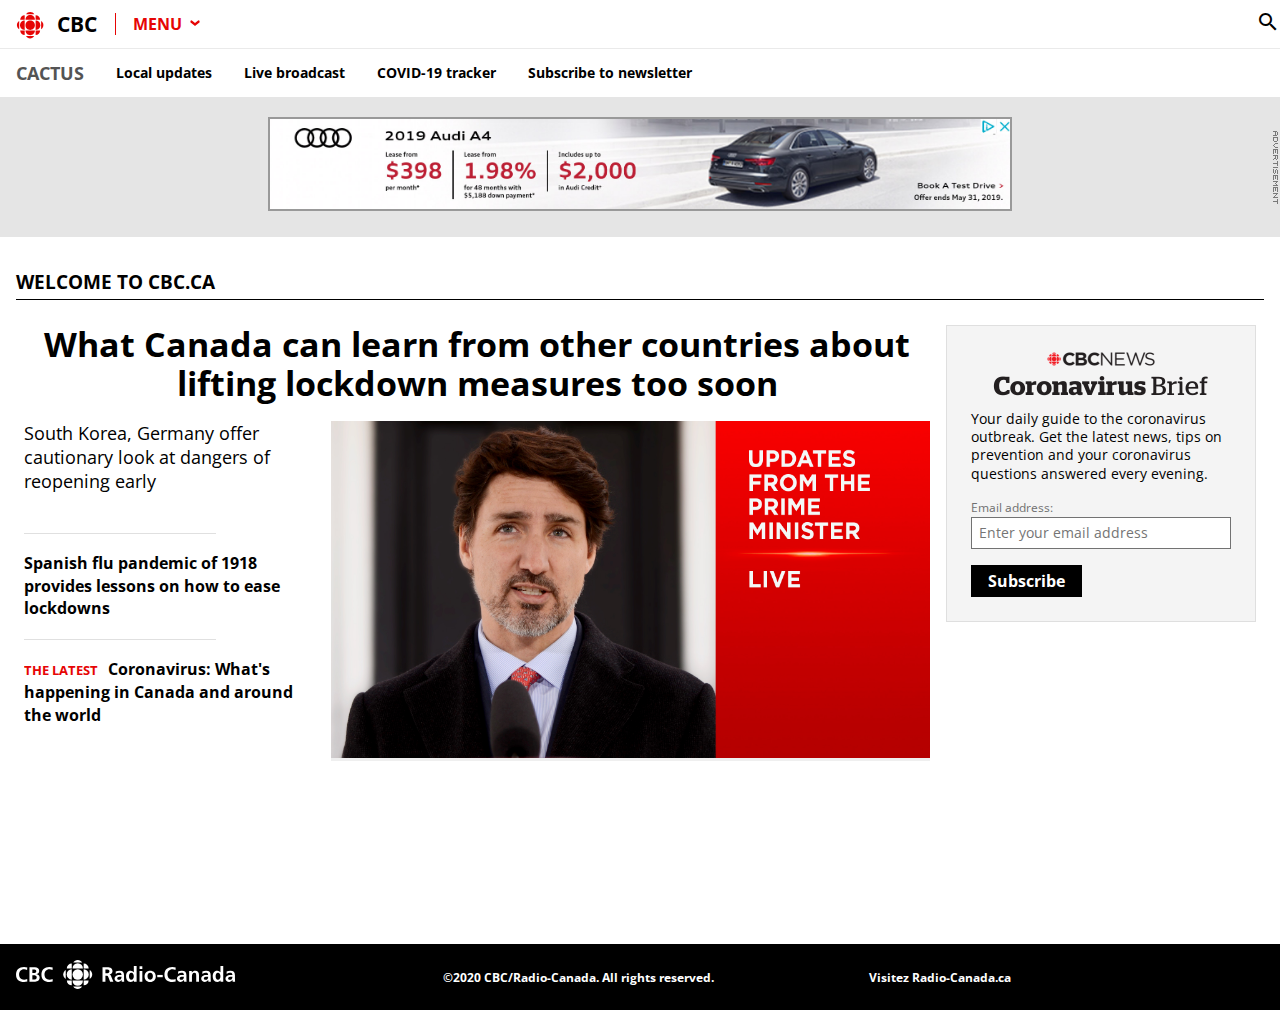
==== CCT360Lab5_ZhengJingyue/index.html @ 261d276a "Add files via upload" ====
<!doctype html>
<html lang="en">

<head>
	<!-- Created by Harold Sikkema, with inspiration from cbc.ca -->
	<meta charset="UTF-8">
	<title>CBC News - watch, listen and discover with Canada's Public Broadcaster</title>
	<link type="text/css" href="css/normalize.css" rel="stylesheet">
	<link type="text/css" href="css/styles.css" rel="stylesheet">
	<link type="text/css" href="css/featured.css" rel="stylesheet">
	<link href="https://fonts.googleapis.com/css?family=Open+Sans:400,700&display=swap" rel="stylesheet">
	<link href="https://fonts.googleapis.com/icon?family=Material+Icons" rel="stylesheet">

	<script>
		/* This basic menu toggle differs from CBC's version. */
		function toggleMenu() {
			var mainMenu = document.getElementById("mainMenu");
			mainMenu.classList.toggle('open');
		}

		/* Show the video. Also hide the play button. */
		function playVideo(){
			var cbcVideo = document.getElementById("cbcVideo");
			var cbcButton = document.getElementById("cbcButton");
			cbcButton.style.display = 'none';
			cbcVideo.style.display = 'block';
			cbcVideo.play();
		}
	</script>

</head>

<body>
	<header>
		<nav id="navigation">
			<a class="logo" href="/">
				<span>
					<!-- SVG embedded via img tag -->
					<!-- NOTE: width and height are set explicitly -->
					<img width="34" height="34" src="img/icon.svg" alt="">
				</span>
				<span>CBC</span>
			</a>
			<a class="menuButton" onclick="toggleMenu();">
				Menu
				<span>
					<!-- SVG embedded as inline markup: CSS will be applied. -->
					<svg class="chevronIcon" width="10px" height="10px" viewBox="0 0 10 10" focusable="false" aria-hidden="true">
						<g>
							<path d="M10,0v3L5,7L0,3V0l5,4L10,0z"></path>
						</g>
					</svg>
					<span>
			</a>
			<div class="sideMenu">
				<a id="search">
					<i class="material-icons">search</i>
				</a>
			</div>
		</nav>
		<!-- this menu is toggled with JavaScript -->
		<nav id="mainMenu">
			<ul>
				<li><a href="#">News</a></li>
				<li><a href="#">Sports</a></li>
				<li><a href="#">Radio</a></li>
				<li><a href="#">Music</a></li>
				<li><a href="#">Listen Live</a></li>
				<li><a href="#">TV</a></li>
				<li><a href="#">Watch</a></li>
			</ul>
		</nav>
		<nav id="subNav">
			<ul>
				<li><a class="gem" href="eat.html">CACTUS</a></li>
				<li><a href="#">Local updates</a></li>
				<li><a href="#">Live broadcast</a></li>
				<li><a href="#">COVID-19 tracker</a></li>
				<li><a href="#">Subscribe to newsletter</a></li>
			</ul>
		</nav>
	</header>
	<section id="adspace">
		<a class="advertisement" href="https://www.audi.com"></a>
	</section>
	<section id="content">
		<h1>Welcome to CBC.CA</h1>
		<div class="wrapper">
			<main id="news">

				<section id="featured">

					<div class="card cardTop">

						<div id="primaryContent">
							<a class="primaryHeadline">
								<h3 class="headline">What Canada can learn from other countries about lifting lockdown measures too soon</h3>
							</a>
							<div class="supportingContent">
								<h2 class="deck">South Korea, Germany offer cautionary look at dangers of reopening early</h2>
								<a class="card cardText" href="#">
									<h3 class="headline">Spanish flu pandemic of 1918 provides lessons on how to ease lockdowns</h3>
								</a>
								<a class="card cardText" href="#">
									<div class="label flag">
										<span class="labelText">THE LATEST</span>
									</div>
									<h3 class="headline">Coronavirus: What's happening in Canada and around the world </h3>
								</a>

							</div> <!-- end supportingContent -->

							<div class="primaryImage">
								<button id="cbcButton" onclick="playVideo();">
									<img src="img/thumbnail.jpg" style="width: 100%;">
								</button>
								<video id="cbcVideo"  style="width: 100%;" controls loop muted>
									<source src="media/cbc.mp4" type="video/mp4">
								</video>
								<!-- CBC logo clip sourced from  https://www.youtube.com/watch?v=0DfcpEDKBqk  -->

							</div>

						</div> <!-- end primaryContent -->
					</div> <!-- end cardTop -->





				</section>
			</main>
			<aside id="sidebar">
				<!-- <h3>Sidebar Content goes here.</h3>
				<div class="testBlock" style="width: 300px;">Width of this block is 300px</div>-->

				<div class="widget">
					<h2>
						<img src="img/coronavirus-brief.png" alt="CBC News Coronavirus Brief" height="auto" width="260">
					</h2>
					<p>Your daily guide to the coronavirus outbreak. Get the latest news, tips on prevention and your coronavirus questions answered every evening.</p>
					<form method="post" action="">
						<label for="emailInput">Email address:</label>
						<input type="email" name="email" class="textbox" required="" placeholder="Enter your email address">
						<input type="submit" class="submit" value="Subscribe">
					</form>
				</div>

			</aside>
		</div>
	</section>

	<!-- this footer has been simplified from the original at CBC.ca-->
	<footer id="footer">
		<ul>
			<li class="extendedLogo">
				<a href="/">
					<figure>
						<img alt="CBC Logo" src="img/footer-logo.svg">
					</figure>
				</a>
			</li>
			<li class="copyright">
				<span>©</span>2020
				 CBC/Radio-Canada. All rights reserved.
			</li>
			<li class="radioCanada">
				<a href="#" lang="fr-CA">Visitez Radio-Canada.ca</a>
			</li>
		</ul>
	</footer>

</body>

</html>
---- CCT360Lab5_ZhengJingyue/css/styles.css ----
html{
	font-family: Open Sans, sans-serif;
	font-size: 16px; /* root font-size; "rems" are based on it.*/
	line-height: normal;
}

/* Main  Navigation */

#navigation{
	max-width: 80rem;
	margin: 0 auto;
	display: flex; /* make this a flex container */
}

#navigation .logo{
  display:block;
  line-height: 48px;
  color: #000;
  font-weight: 700;
  font-size: 1.3rem;
  text-decoration: none;
}

#navigation .logo img{
	margin: 3px 2px 0 16px;
	vertical-align: middle;
}

.menuButton{
  border-left: 1px solid #e60505;
  color: #e60505; /* CBC Red */
  text-transform: uppercase;
  font-weight: 700;
  padding-left: 1.1rem;
  margin-left: 1.1rem;
  align-self: center;  /* Override default flex alignment */
  cursor: pointer; /* Gives a Hand pointer on hover. */
}

.menuButton .chevronIcon{
  background: #fff;
  border-radius: 10px;
  fill: #e60505;
  margin-left: 2px;
  padding: 3px 2px 1px;
}

.menuButton:hover {
	color: #000; /*Black*/
}

.menuButton:hover .chevronIcon{
  background: #e60505;
	fill: #fff;
}

.sideMenu{
	margin-left: auto;
	align-self:center;
}
.sideMenu a{
	display: block;
	cursor: pointer;
}

/* Main Navigation  Popup Menu */

#mainMenu{
	display: none;
	position: relative;
	max-width: 80rem;
	margin: 0 auto;
}
#mainMenu.open{
	display: block;
}
#mainMenu ul{
	position: absolute;
	z-index: 1;
	margin:0;
	padding:0 0 10px 0;
	background: #545454;
	display: flex;
	flex-direction: column;
	width: 20rem;
}
#mainMenu li {
	list-style-type: none;
}
#mainMenu li a{
	color: #fff;
  display: block;
	text-align: center;
  font-size: .9rem;
  margin: .3rem .5rem;
  padding: .7rem .5rem;
  text-transform: uppercase;
  text-decoration: none;
}

#mainMenu li a:hover{
	background: #fff;
  color: #e60505;
  text-decoration: none;
}

/* Sub Navigation */

#subNav{
	border-top: 1px solid #eaeaea;
}

#subNav ul{
	max-width: 80rem;
	margin: 0 auto;
	padding: 0px;
	display: flex;
	align-items: center; /* centre items along row (or column)  */
	flex-flow: row wrap;
	min-height: 48px;
}

#subNav ul li{
	list-style-type: none;  /* remove bullets */
  white-space: nowrap;	/* keep link text on one line */
	flex: 0 1 auto; /* the zeros here mean: do not grow or shrink */
  margin: 0;
}

#subNav ul li a {
	display: block;
	padding: 13px 16px;
	color: #000;
	text-decoration: none;
	font-size: .85rem;
	line-height: 1.4;
	font-weight: 700;
}

#subNav ul li a.gem{
	color: #545454;
  font-size: 1.1rem;
  padding: 11px 16px;
}

#subNav ul li a:hover{
	text-decoration: underline;
}

/* Advertisement */
#adspace{
  background-color: #e5e5e5;
  height: 100px;
	padding: 20px;
  background-image: url(../img/adspace.gif);
  background-repeat: no-repeat;
  background-position: 100% 50%; /* x y */
}

.advertisement{
  display: block;
	margin: 0px auto;
  width: 740px;
	height: 90px;
	background-image: url(../img/advert.jpg);
  background-size: cover;
  border: 2px solid #999999;
}

/* Main Content Area */
#content {
	max-width: 80rem;
	margin: 0 auto;
	padding: 1rem; /* applies on all sides. */
	min-height: 75vh;
}

/*  Welcome message */
#content h1 {
	padding: 0;
  font-size: 1.2em;
  font-weight: 700;
  line-height: 1.7em;
  margin: 0.67em 0 0.5em 0; /* top right bottom left */
  text-transform: uppercase; /* capitalize all the letters*/
  border-bottom: 1px solid #000;
}

/* flex container for new and sidebar*/
/* Wes Bos has a course on this! https://flexbox.io/ */
#content .wrapper{
	display: flex;
	align-items: flex-start;  /* align to top */
  flex-flow: row wrap; /* wrap sidebar on small screens */
}

#content #news{
	flex: 1 1 40rem;
}

#content #sidebar{
	flex: 0 0 300px;
	margin: 0 .5rem;
	/*height: 300px;
	background: #ddd;*/
}


/* Sidebar Widget*/

.widget{
	padding: 1.5rem;
	margin-top: 1rem;
	background: #f4f4f4;
	border: 1px solid #dfdfdf;
}
.widget h2{
	margin: 0;
	text-align: center;
}
.widget p{
	margin-top: 1rem;
	font-size: 14px;
	margin: 0;
	line-height: 1.3;
}
.widget label{
	color: #707070;
  font-size: 12px;
  line-height: 1.5;
  margin-top: 1rem;
  display: block;
}

/* attribute selectors let us style form elements*/
.widget input[type="email"]{
	width: 100%;
	box-sizing: border-box;
	/* by default, padding and border are added to the width.
	here box-sizing includes them as part of the 100% width*/
  padding: 7px;
  font-size: .9rem;
  border: 1px solid #727272;
	margin-bottom: 1rem;
}

.widget input[type="submit"]{
	font-size: 1rem;
	text-align: center;
  padding: .35rem 1rem;
  font-weight: 700;
  color: #fff;
  border: 1px solid #000;
  background: #000;
}


#content .testBlock{
	background: red;
	height: 50px;
	color: #fff;
	text-align: center;
	padding: 1rem 0;
}

 /* Footer. */
#footer{
	display:block;
	background: #000;
	color: #fff;
}
#footer ul{
	max-width: 80rem;
	display: flex;
	flex-flow: row wrap;
	align-items: center;
	margin: 0 auto;
	padding: 0;
}
#footer li{
	list-style-type: none;
	flex: 1 1 230px;
	font-size: .75rem;
	padding: 1rem;
	font-weight: 700;
}
#footer a{
	color: #fff;
	text-decoration: none;
}
#footer a:hover{
	text-decoration: underline;
}


#footer li.extendedLogo figure { margin:0; }
#footer li.extendedLogo img { width:220px; }

#footer li.radioCanada a{ color: #fff; }

/* Make our sidebar full side on smaller screens */
@media (max-width: 1068px){
	#content #sidebar{
		flex-grow: 1;
	}
}
---- CCT360Lab5_ZhengJingyue/css/featured.css ----
/*  Featured News Area */

#featured{
	/*A flex container for news cards */
  display: flex;
	align-items: stretch;
  flex-flow: row wrap;
  justify-content: flex-start;
}

#primaryContent{
	/* a flex container to layout three areas:
		primaryHeadline, primaryImage, supportingContent
	*/
	display: flex;
	flex-direction: row;
	flex-wrap: wrap; /* wrap below the headline*/
	padding-bottom: 1.2rem;
}

#primaryContent .primaryHeadline{
  width: 100%;
}

#primaryContent .primaryHeadline h3{
	font-size: 2.1rem;
  line-height: 2.4rem;
  text-align: center;
  margin-bottom: .6rem;
}

/* NOTE: a flex item can itself be a flex container! */

#primaryContent .supportingContent {
  flex: 1 1 230px;  /* flex item CSS */
	display: flex;		/* flex container CSS */
	flex-direction: column; /* vertical items */
  padding-right: .5rem;
  margin-top: .6rem;
}

#primaryContent .supportingContent h2 {
	font-size: 1.1rem;
  font-weight: 400; /* lighter font weight. */
	/* ++bottom margin in lieu of CBC.ca's spacer */
  margin: 0 .5rem 2.5rem 0;
}

/*  Headline Image */

#primaryContent .primaryImage {
	 /* a flex-grow of "2" here means
   that the image takes up twice as much space
   as supportingContent where flex-grow is "1"*/
	flex: 2 1 460px;
	margin-top: .6rem;
}

#primaryContent .primaryImage button {
	padding: 0;
	border: 0;
  cursor: pointer;
}

#primaryContent .primaryImage button img{
	width: 100%;
}

#primaryContent .primaryImage video{
  width: 100%;
  display:none;
}
/* -------- CARDS ----- */
 /*  "Cards" are a useful abstraction */
 /*  allowing us to re-use a common CSS pattern */
 /*  a 'preview' of how bootstrap works. */

.card{
	/* cards are set as flex-containers by default */
	display: flex;
	flex-direction: row;
	align-items: flex-start;
	/*Set some useful default styling for cards*/
	background-color: #fff;
	color: #000;
	margin-bottom: .5rem;
	text-decoration: none;
	overflow: hidden;
}

/*NOTE: CBC.ca also subdivides cards further into
 card-top and card-bottom. we'll look at this later.*/

/* all card headlines share this baseline */
.card .headline {
	flex-grow: 1;
	font-size: 1rem;
	font-weight: 700;
	line-height: 1.35rem;
	margin-top: .5rem;
}

.card .headline:hover{
	text-decoration: underline;
	cursor:pointer;
}

/* several variations on Cards. */

/* this card contains the Primary Content */
.card.cardTop{
	margin: 0.5rem;
}

/* really simple text card*/
.card.cardText{
	display: block; /*  flex not needed yet */
  margin-left: 1px;
  position: relative;
	margin: 0 1.2rem 0 0;
  padding: 1.2rem 0;
}

.card.cardText .headline{
	display: inline;
}


/* Trick to add content with CSS! */
.card.cardText::before {
    content: "";
    position: absolute;
    left: 0;
    top: 0;
    height: 1px;
    width: 192px;
    border-top: 1px solid #e0e0e0;
}

/* styling for "THE LATEST" */
.label{
	float: left; /* float is still useful */
  line-height: 1.25rem;
	font-size: .8rem;
  font-weight: 700;
	padding: 2px 10px 0 0;
}
.labelText {
  color: #e60505;
  text-transform: uppercase;
}


/* manually set order of flex items
for small screens */
@media (max-width: 640px){
	#primaryContent .primaryImage {
	    order: 1;
	}
	#primaryContent .primaryHeadline {
	    order: 2;
	}
	#primaryContent .supportingContent {
	    order: 3;
	}
}
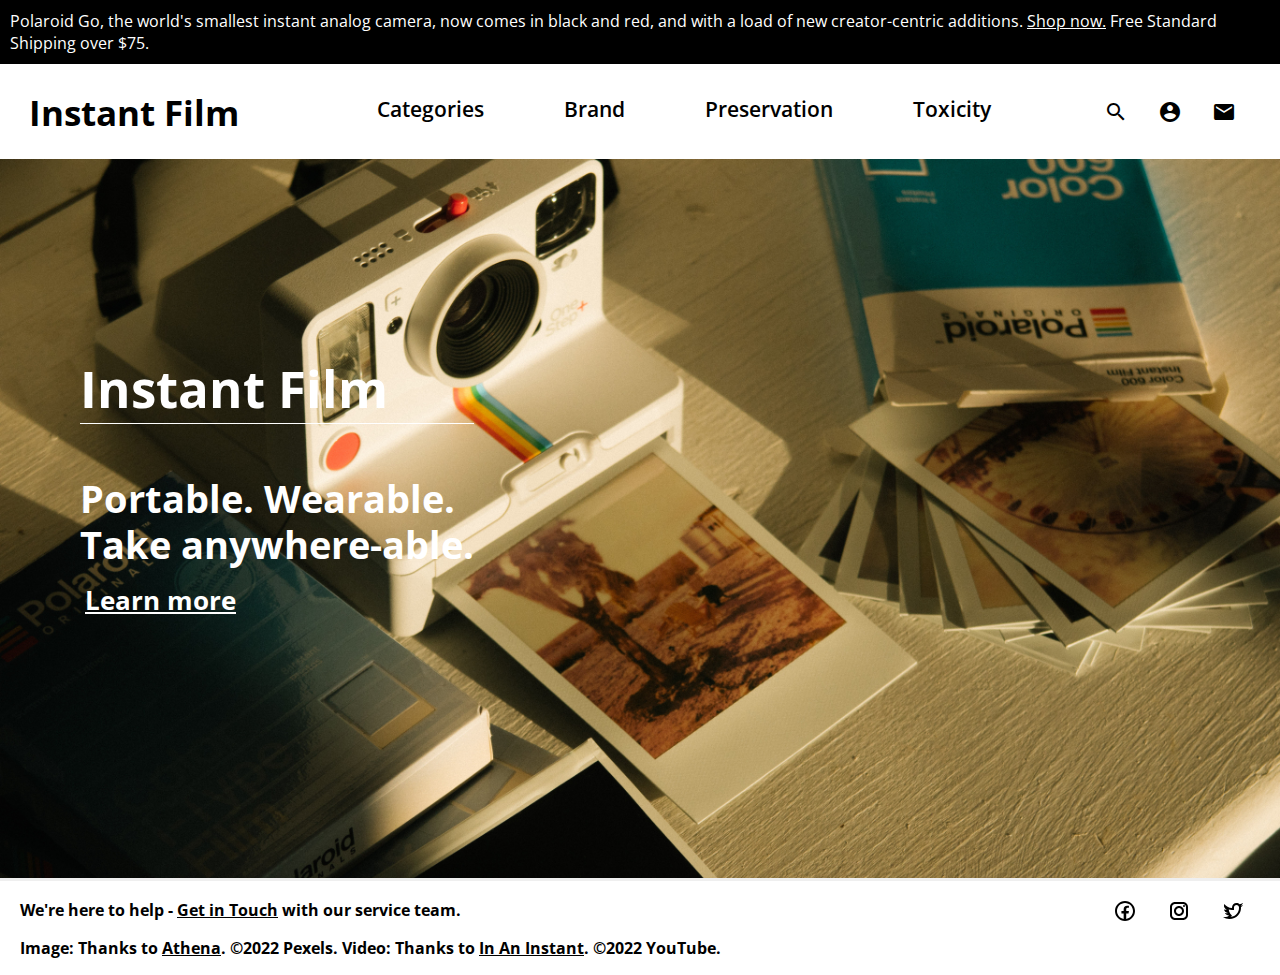
==== commit f0d67956: "This is project 1" ====
--- a/CCT360Lab5_ZhengJingyue/index.html
+++ b/CCT360Lab5_ZhengJingyue/index.html
@@ -4,7 +4,7 @@
 <head>
 	<!-- Created by Harold Sikkema, with inspiration from cbc.ca -->
 	<meta charset="UTF-8">
-	<title>CBC News - watch, listen and discover with Canada's Public Broadcaster</title>
+	<title>Instant film | Enjoy the sense of anticipation brought by uncertainty </title>
 	<link type="text/css" href="css/normalize.css" rel="stylesheet">
 	<link type="text/css" href="css/styles.css" rel="stylesheet">
 	<link type="text/css" href="css/featured.css" rel="stylesheet">
@@ -12,164 +12,83 @@
 	<link href="https://fonts.googleapis.com/icon?family=Material+Icons" rel="stylesheet">
 
 	<script>
-		/* This basic menu toggle differs from CBC's version. */
-		function toggleMenu() {
-			var mainMenu = document.getElementById("mainMenu");
-			mainMenu.classList.toggle('open');
-		}
 
 		/* Show the video. Also hide the play button. */
 		function playVideo(){
-			var cbcVideo = document.getElementById("cbcVideo");
-			var cbcButton = document.getElementById("cbcButton");
-			cbcButton.style.display = 'none';
-			cbcVideo.style.display = 'block';
-			cbcVideo.play();
+			var guideVideo = document.getElementById("guideVideo");
+			var filmImage = document.getElementById("filmImage");
+			filmImage.style.display = 'none';
+			guideVideo.style.display = 'block';
+			guideVideo.play();
 		}
 	</script>
-
 </head>
 
 <body>
+	<section id="adspace">
+		<p>Polaroid Go, the world's smallest instant analog camera, now comes in black
+		and red, and with a load of new creator-centric additions. <a href="https://us.polaroid.com/">Shop now.</a>
+		Free Standard Shipping over $75.</p>
+	</section>
 	<header>
-		<nav id="navigation">
-			<a class="logo" href="/">
-				<span>
-					<!-- SVG embedded via img tag -->
-					<!-- NOTE: width and height are set explicitly -->
-					<img width="34" height="34" src="img/icon.svg" alt="">
-				</span>
-				<span>CBC</span>
-			</a>
-			<a class="menuButton" onclick="toggleMenu();">
-				Menu
-				<span>
-					<!-- SVG embedded as inline markup: CSS will be applied. -->
-					<svg class="chevronIcon" width="10px" height="10px" viewBox="0 0 10 10" focusable="false" aria-hidden="true">
-						<g>
-							<path d="M10,0v3L5,7L0,3V0l5,4L10,0z"></path>
-						</g>
-					</svg>
-					<span>
-			</a>
+		<nav id="menuWrapper">
+			<h1><a class="logo" href="#">Instant Film</a></h1>
 			<div class="sideMenu">
-				<a id="search">
-					<i class="material-icons">search</i>
-				</a>
+				<ul>
+					<li><a href="#">Categories<a></li>
+					<li><a href="Brand.html">Brand</a></li>
+					<li><a href="preservation.html">Preservation</a></li>
+					<li><a href="#">Toxicity</a></li>
+				</ul>
 			</div>
-		</nav>
-		<!-- this menu is toggled with JavaScript -->
-		<nav id="mainMenu">
+			<div class="menuIcons">
+				<span><a class="material-icons" href=“#”>search</a></span>
+				<span><a class="material-icons" href="#">account_circle</a></span>
+				<span><a class="material-icons" href=“#”>mail</a></span>
+			</div>
+	</header>
+
+	<main id="announcements">
+		<section class="words">
+			<h1>Instant Film</h1>
+			<div class="adWords">
+				<h2>Portable. Wearable.</h2>
+				<h2>Take anywhere-able.</h2>
+				<p><a href="Brand.html">Learn more</a></p>
+			</div>
+		</section>
+		<div class="backgroundVideo">
+			<button id="filmImage" onclick="playVideo();">
+				<img src="img/instantfilm1.jpg" style="width: 100%;">
+			</button>
+			<video id="guideVideo"  style="width: 100%;" autoplay controls muted>
+				<source src="media/guide_to_instant_film.mp4" type="video/mp4">
+			</video>
+		</div>
+	</main>
+
+	<footer id="footer">
+		<div class="customerSupport">
+				<p>We're here to help - <a href="#">Get in Touch</a> with our service team.</p>
+				<p>Image: Thanks to <a href="https://www.pexels.com/zh-cn/photo/2983401/">Athena</a>. ©2022 Pexels. Video: Thanks to <a href="https://www.youtube.com/watch?v=Fxp_AeAPtec">In An Instant</a>. ©2022 YouTube.</p>
+		</div>
+		<div class="mediaIcons">
 			<ul>
-				<li><a href="#">News</a></li>
-				<li><a href="#">Sports</a></li>
-				<li><a href="#">Radio</a></li>
-				<li><a href="#">Music</a></li>
-				<li><a href="#">Listen Live</a></li>
-				<li><a href="#">TV</a></li>
-				<li><a href="#">Watch</a></li>
-			</ul>
-		</nav>
-		<nav id="subNav">
-			<ul>
-				<li><a class="gem" href="eat.html">CACTUS</a></li>
-				<li><a href="#">Local updates</a></li>
-				<li><a href="#">Live broadcast</a></li>
-				<li><a href="#">COVID-19 tracker</a></li>
-				<li><a href="#">Subscribe to newsletter</a></li>
-			</ul>
-		</nav>
-	</header>
-	<section id="adspace">
-		<a class="advertisement" href="https://www.audi.com"></a>
-	</section>
-	<section id="content">
-		<h1>Welcome to CBC.CA</h1>
-		<div class="wrapper">
-			<main id="news">
-
-				<section id="featured">
-
-					<div class="card cardTop">
-
-						<div id="primaryContent">
-							<a class="primaryHeadline">
-								<h3 class="headline">What Canada can learn from other countries about lifting lockdown measures too soon</h3>
-							</a>
-							<div class="supportingContent">
-								<h2 class="deck">South Korea, Germany offer cautionary look at dangers of reopening early</h2>
-								<a class="card cardText" href="#">
-									<h3 class="headline">Spanish flu pandemic of 1918 provides lessons on how to ease lockdowns</h3>
-								</a>
-								<a class="card cardText" href="#">
-									<div class="label flag">
-										<span class="labelText">THE LATEST</span>
-									</div>
-									<h3 class="headline">Coronavirus: What's happening in Canada and around the world </h3>
-								</a>
-
-							</div> <!-- end supportingContent -->
-
-							<div class="primaryImage">
-								<button id="cbcButton" onclick="playVideo();">
-									<img src="img/thumbnail.jpg" style="width: 100%;">
-								</button>
-								<video id="cbcVideo"  style="width: 100%;" controls loop muted>
-									<source src="media/cbc.mp4" type="video/mp4">
-								</video>
-								<!-- CBC logo clip sourced from  https://www.youtube.com/watch?v=0DfcpEDKBqk  -->
-
-							</div>
-
-						</div> <!-- end primaryContent -->
-					</div> <!-- end cardTop -->
-
-
-
-
-
-				</section>
-			</main>
-			<aside id="sidebar">
-				<!-- <h3>Sidebar Content goes here.</h3>
-				<div class="testBlock" style="width: 300px;">Width of this block is 300px</div>-->
-
-				<div class="widget">
-					<h2>
-						<img src="img/coronavirus-brief.png" alt="CBC News Coronavirus Brief" height="auto" width="260">
-					</h2>
-					<p>Your daily guide to the coronavirus outbreak. Get the latest news, tips on prevention and your coronavirus questions answered every evening.</p>
-					<form method="post" action="">
-						<label for="emailInput">Email address:</label>
-						<input type="email" name="email" class="textbox" required="" placeholder="Enter your email address">
-						<input type="submit" class="submit" value="Subscribe">
-					</form>
-				</div>
-
-			</aside>
+				<li><span class="facebook">
+					<svg xmlns="http://www.w3.org/2000/svg" x="0px" y="0px"
+					width="24" height="24" viewBox="0 0 24 24"	style=" fill:#000000;"><path d="M 12 2 C 6.4889971 2 2 6.4889971 2 12 C 2 17.511003 6.4889971 22 12 22 C 17.511003 22 22 17.511003 22 12 C 22 6.4889971 17.511003 2 12 2 z M 12 4 C 16.430123 4 20 7.5698774 20 12 C 20 16.014467 17.065322 19.313017 13.21875 19.898438 L 13.21875 14.384766 L 15.546875 14.384766 L 15.912109 12.019531 L 13.21875 12.019531 L 13.21875 10.726562 C 13.21875 9.7435625 13.538984 8.8710938 14.458984 8.8710938 L 15.935547 8.8710938 L 15.935547 6.8066406 C 15.675547 6.7716406 15.126844 6.6953125 14.089844 6.6953125 C 11.923844 6.6953125 10.654297 7.8393125 10.654297 10.445312 L 10.654297 12.019531 L 8.4277344 12.019531 L 8.4277344 14.384766 L 10.654297 14.384766 L 10.654297 19.878906 C 6.8702905 19.240845 4 15.970237 4 12 C 4 7.5698774 7.5698774 4 12 4 z"></path></svg>
+				</span></li>
+				<li><span class="ins">
+					<svg xmlns="http://www.w3.org/2000/svg" x="0px" y="0px"
+					width="24" height="24" viewBox="0 0 24 24" style=" fill:#000000;"><path d="M 8 3 C 5.243 3 3 5.243 3 8 L 3 16 C 3 18.757 5.243 21 8 21 L 16 21 C 18.757 21 21 18.757 21 16 L 21 8 C 21 5.243 18.757 3 16 3 L 8 3 z M 8 5 L 16 5 C 17.654 5 19 6.346 19 8 L 19 16 C 19 17.654 17.654 19 16 19 L 8 19 C 6.346 19 5 17.654 5 16 L 5 8 C 5 6.346 6.346 5 8 5 z M 17 6 A 1 1 0 0 0 16 7 A 1 1 0 0 0 17 8 A 1 1 0 0 0 18 7 A 1 1 0 0 0 17 6 z M 12 7 C 9.243 7 7 9.243 7 12 C 7 14.757 9.243 17 12 17 C 14.757 17 17 14.757 17 12 C 17 9.243 14.757 7 12 7 z M 12 9 C 13.654 9 15 10.346 15 12 C 15 13.654 13.654 15 12 15 C 10.346 15 9 13.654 9 12 C 9 10.346 10.346 9 12 9 z"></path></svg>
+				</span></li>
+				<li><span class="twitter">
+					<svg xmlns="http://www.w3.org/2000/svg" x="0px" y="0px"
+					width="24" height="24" viewBox="0 0 24 24"style=" fill:#000000;"><path d="M22,3.999c-0.78,0.463-2.345,1.094-3.265,1.276c-0.027,0.007-0.049,0.016-0.075,0.023c-0.813-0.802-1.927-1.299-3.16-1.299 c-2.485,0-4.5,2.015-4.5,4.5c0,0.131-0.011,0.372,0,0.5c-3.353,0-5.905-1.756-7.735-4c-0.199,0.5-0.286,1.29-0.286,2.032 c0,1.401,1.095,2.777,2.8,3.63c-0.314,0.081-0.66,0.139-1.02,0.139c-0.581,0-1.196-0.153-1.759-0.617c0,0.017,0,0.033,0,0.051 c0,1.958,2.078,3.291,3.926,3.662c-0.375,0.221-1.131,0.243-1.5,0.243c-0.26,0-1.18-0.119-1.426-0.165 c0.514,1.605,2.368,2.507,4.135,2.539c-1.382,1.084-2.341,1.486-5.171,1.486H2C3.788,19.145,6.065,20,8.347,20 C15.777,20,20,14.337,20,8.999c0-0.086-0.002-0.266-0.005-0.447C19.995,8.534,20,8.517,20,8.499c0-0.027-0.008-0.053-0.008-0.08 c-0.003-0.136-0.006-0.263-0.009-0.329c0.79-0.57,1.475-1.281,2.017-2.091c-0.725,0.322-1.503,0.538-2.32,0.636 C20.514,6.135,21.699,4.943,22,3.999z M18,8.999c0,4.08-2.957,8.399-8.466,8.943C10.28,17.413,11,16.662,11,16.662 S8,14,7.775,10.522C8.81,10.838,9.888,10.999,11,10.999h2v-2.5c0-0.001,0-0.001,0-0.001C13.002,7.118,14.12,6,15.5,6 C16.881,6,18,7.119,18,8.5C18,8.5,18,8.92,18,8.999z"></path></svg>
+				</span></li>
+		</ul>
 		</div>
-	</section>
-
-	<!-- this footer has been simplified from the original at CBC.ca-->
-	<footer id="footer">
-		<ul>
-			<li class="extendedLogo">
-				<a href="/">
-					<figure>
-						<img alt="CBC Logo" src="img/footer-logo.svg">
-					</figure>
-				</a>
-			</li>
-			<li class="copyright">
-				<span>©</span>2020
-				 CBC/Radio-Canada. All rights reserved.
-			</li>
-			<li class="radioCanada">
-				<a href="#" lang="fr-CA">Visitez Radio-Canada.ca</a>
-			</li>
-		</ul>
 	</footer>
 
 </body>
-
 </html>
--- a/CCT360Lab5_ZhengJingyue/css/styles.css
+++ b/CCT360Lab5_ZhengJingyue/css/styles.css
@@ -4,303 +4,174 @@
 	line-height: normal;
 }
 
-/* Main  Navigation */
-
-#navigation{
-	max-width: 80rem;
-	margin: 0 auto;
-	display: flex; /* make this a flex container */
+/* Adspace goes here */
+#adspace{
+	margin: 0;
+	background-color: black;
+	display: flex;
+	justify-content: center;
 }
 
-#navigation .logo{
-  display:block;
-  line-height: 48px;
-  color: #000;
-  font-weight: 700;
-  font-size: 1.3rem;
-  text-decoration: none;
+#adspace p{
+	margin: 10px;
+	font-size: 1rem;
+	color: white;
 }
 
-#navigation .logo img{
-	margin: 3px 2px 0 16px;
-	vertical-align: middle;
+#adspace p a{
+	color: #fff;
 }
 
-.menuButton{
-  border-left: 1px solid #e60505;
-  color: #e60505; /* CBC Red */
-  text-transform: uppercase;
-  font-weight: 700;
-  padding-left: 1.1rem;
-  margin-left: 1.1rem;
-  align-self: center;  /* Override default flex alignment */
-  cursor: pointer; /* Gives a Hand pointer on hover. */
+#adspace p a:hover{
+	color: #cccccc;
 }
 
-.menuButton .chevronIcon{
-  background: #fff;
-  border-radius: 10px;
-  fill: #e60505;
-  margin-left: 2px;
-  padding: 3px 2px 1px;
+/* Menu goes here */
+#menuWrapper {
+	margin-top: 0;
+	padding: 0;
+	display: flex;
+	flex-direction: row;
+	flex-flow: row wrap;
+	justify-content: space-around;
 }
 
-.menuButton:hover {
-	color: #000; /*Black*/
+#menuWrapper h1{
+	font-size: 2.2rem;
+	display: flex;
+	flex-wrap: nowrap;
+	align-items: center;
+	background-color: ;  /* navigation */
 }
 
-.menuButton:hover .chevronIcon{
-  background: #e60505;
+#menuWrapper h1 a{
+	color: #000;
+	text-decoration: none;
+}
+
+#menuWrapper h1 a:hover{
+	text-decoration: line-through;
+}
+
+/* sidemenu */
+#menuWrapper .sideMenu ul{
+	list-style-type: none;
+	display: flex;
+	flex-flow: row nowrap;
+}
+
+#menuWrapper .sideMenu li{
+	font-size: 1.3rem;
+	font-weight: 600;
+	padding: 15px 40px;
+}
+
+#menuWrapper .sideMenu li a{
+	color: #000;
+	text-decoration: none;
+}
+
+#menuWrapper .sideMenu li a:hover{
+	text-decoration: underline;
+}
+
+#menuWrapper .menuIcons{
+	display: flex;
+	align-items: center;
+	background-color: ;  /* navigation */
+}
+
+#menuWrapper .menuIcons a{
+	color: #000;
+	padding: 15px;
+	text-decoration: none;
+}
+
+ /* Video Area */
+
+#announcements .words{
+	color: #fff;
+	display: flex;
+	flex-flow: column nowrap;
+	position: absolute;
+ 	left: 5rem;
+	margin-top: 10rem;
+	font-size: 2vw;
+}
+
+#announcements .words h1{
+	border-bottom: 1px solid #fff;
+}
+
+#announcements .words h2{
+	line-height: .9rem;
+}
+
+#announcements .words a{
+	font-weight: 700;
+  padding: 5px;
+	color: #fff;
+}
+
+#announcements .words a:hover{
+	color: #cccccc;
+}
+
+#announcements .backgroundVideo {
+	flex: 2 1 460px;
+	margin: 0;
+}
+
+#announcements .backgroundVideo button {
+	padding: 0;
+	border: 0;
+  cursor: pointer;
+}
+
+#announcements .backgroundVideo button img{
+	width: 100%;
+}
+
+#announcements .backgroundVideo video{
+  width: 100%;
+  display: none;
+}
+
+
+/* Subscription */
+#footer {
+	color: #000;
+	font-weight: 700;
+	margin: 0 20px;
+	padding: 0;
+	display: flex;
+	justify-content: space-between;
+}
+
+#footer .customerSupport a{
+ color: #000;
+}
+
+#footer .customerSupport a:hover{
+ color: #ccc;
+}
+
+#footer .mediaIcons ul{
+	list-style-type: none;
+	display: flex;
+	flex-flow: row nowrap;
+}
+
+#footer .mediaIcons li{
+	padding: 0 15px;
+}
+
+#footer svg{
 	fill: #fff;
 }
 
-.sideMenu{
-	margin-left: auto;
-	align-self:center;
-}
-.sideMenu a{
-	display: block;
-	cursor: pointer;
-}
-
-/* Main Navigation  Popup Menu */
-
-#mainMenu{
-	display: none;
-	position: relative;
-	max-width: 80rem;
-	margin: 0 auto;
-}
-#mainMenu.open{
-	display: block;
-}
-#mainMenu ul{
-	position: absolute;
-	z-index: 1;
-	margin:0;
-	padding:0 0 10px 0;
-	background: #545454;
-	display: flex;
-	flex-direction: column;
-	width: 20rem;
-}
-#mainMenu li {
-	list-style-type: none;
-}
-#mainMenu li a{
-	color: #fff;
-  display: block;
-	text-align: center;
-  font-size: .9rem;
-  margin: .3rem .5rem;
-  padding: .7rem .5rem;
-  text-transform: uppercase;
-  text-decoration: none;
-}
-
-#mainMenu li a:hover{
-	background: #fff;
-  color: #e60505;
-  text-decoration: none;
-}
-
-/* Sub Navigation */
-
-#subNav{
-	border-top: 1px solid #eaeaea;
-}
-
-#subNav ul{
-	max-width: 80rem;
-	margin: 0 auto;
-	padding: 0px;
-	display: flex;
-	align-items: center; /* centre items along row (or column)  */
-	flex-flow: row wrap;
-	min-height: 48px;
-}
-
-#subNav ul li{
-	list-style-type: none;  /* remove bullets */
-  white-space: nowrap;	/* keep link text on one line */
-	flex: 0 1 auto; /* the zeros here mean: do not grow or shrink */
-  margin: 0;
-}
-
-#subNav ul li a {
-	display: block;
-	padding: 13px 16px;
-	color: #000;
-	text-decoration: none;
-	font-size: .85rem;
-	line-height: 1.4;
-	font-weight: 700;
-}
-
-#subNav ul li a.gem{
-	color: #545454;
-  font-size: 1.1rem;
-  padding: 11px 16px;
-}
-
-#subNav ul li a:hover{
-	text-decoration: underline;
-}
-
-/* Advertisement */
-#adspace{
-  background-color: #e5e5e5;
-  height: 100px;
-	padding: 20px;
-  background-image: url(../img/adspace.gif);
-  background-repeat: no-repeat;
-  background-position: 100% 50%; /* x y */
-}
-
-.advertisement{
-  display: block;
-	margin: 0px auto;
-  width: 740px;
-	height: 90px;
-	background-image: url(../img/advert.jpg);
-  background-size: cover;
-  border: 2px solid #999999;
-}
-
-/* Main Content Area */
-#content {
-	max-width: 80rem;
-	margin: 0 auto;
-	padding: 1rem; /* applies on all sides. */
-	min-height: 75vh;
-}
-
-/*  Welcome message */
-#content h1 {
-	padding: 0;
-  font-size: 1.2em;
-  font-weight: 700;
-  line-height: 1.7em;
-  margin: 0.67em 0 0.5em 0; /* top right bottom left */
-  text-transform: uppercase; /* capitalize all the letters*/
-  border-bottom: 1px solid #000;
-}
-
-/* flex container for new and sidebar*/
-/* Wes Bos has a course on this! https://flexbox.io/ */
-#content .wrapper{
-	display: flex;
-	align-items: flex-start;  /* align to top */
-  flex-flow: row wrap; /* wrap sidebar on small screens */
-}
-
-#content #news{
-	flex: 1 1 40rem;
-}
-
-#content #sidebar{
-	flex: 0 0 300px;
-	margin: 0 .5rem;
-	/*height: 300px;
-	background: #ddd;*/
-}
-
-
-/* Sidebar Widget*/
-
-.widget{
-	padding: 1.5rem;
-	margin-top: 1rem;
-	background: #f4f4f4;
-	border: 1px solid #dfdfdf;
-}
-.widget h2{
-	margin: 0;
-	text-align: center;
-}
-.widget p{
-	margin-top: 1rem;
-	font-size: 14px;
-	margin: 0;
-	line-height: 1.3;
-}
-.widget label{
-	color: #707070;
-  font-size: 12px;
-  line-height: 1.5;
-  margin-top: 1rem;
-  display: block;
-}
-
-/* attribute selectors let us style form elements*/
-.widget input[type="email"]{
-	width: 100%;
-	box-sizing: border-box;
-	/* by default, padding and border are added to the width.
-	here box-sizing includes them as part of the 100% width*/
-  padding: 7px;
-  font-size: .9rem;
-  border: 1px solid #727272;
-	margin-bottom: 1rem;
-}
-
-.widget input[type="submit"]{
-	font-size: 1rem;
-	text-align: center;
-  padding: .35rem 1rem;
-  font-weight: 700;
-  color: #fff;
-  border: 1px solid #000;
-  background: #000;
-}
-
-
-#content .testBlock{
-	background: red;
-	height: 50px;
-	color: #fff;
-	text-align: center;
-	padding: 1rem 0;
-}
-
- /* Footer. */
-#footer{
-	display:block;
-	background: #000;
-	color: #fff;
-}
-#footer ul{
-	max-width: 80rem;
-	display: flex;
-	flex-flow: row wrap;
-	align-items: center;
-	margin: 0 auto;
-	padding: 0;
-}
-#footer li{
-	list-style-type: none;
-	flex: 1 1 230px;
-	font-size: .75rem;
-	padding: 1rem;
-	font-weight: 700;
-}
-#footer a{
-	color: #fff;
-	text-decoration: none;
-}
-#footer a:hover{
-	text-decoration: underline;
-}
-
-
-#footer li.extendedLogo figure { margin:0; }
-#footer li.extendedLogo img { width:220px; }
-
-#footer li.radioCanada a{ color: #fff; }
-
-/* Make our sidebar full side on smaller screens */
-@media (max-width: 1068px){
-	#content #sidebar{
-		flex-grow: 1;
+@media (max-width: 780px){
+	#announcements .words{
+		display: none;
 	}
 }
